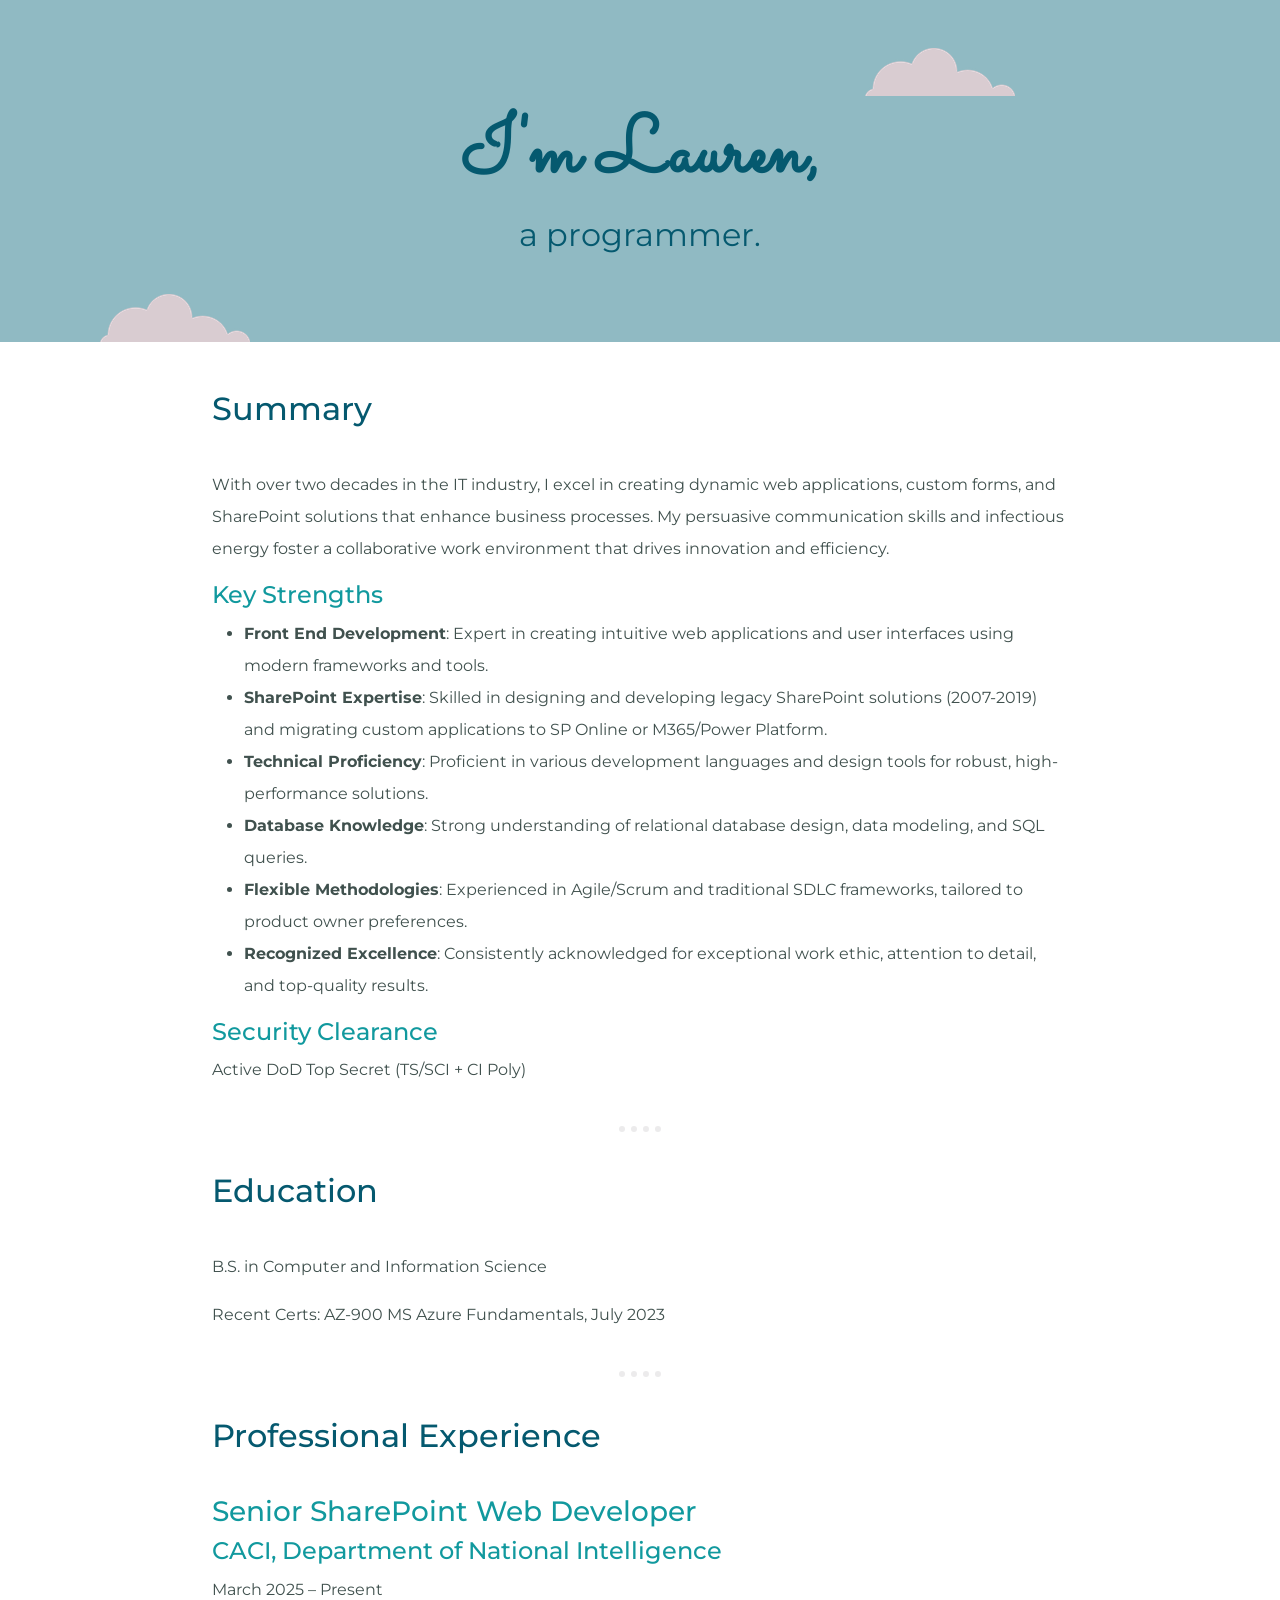
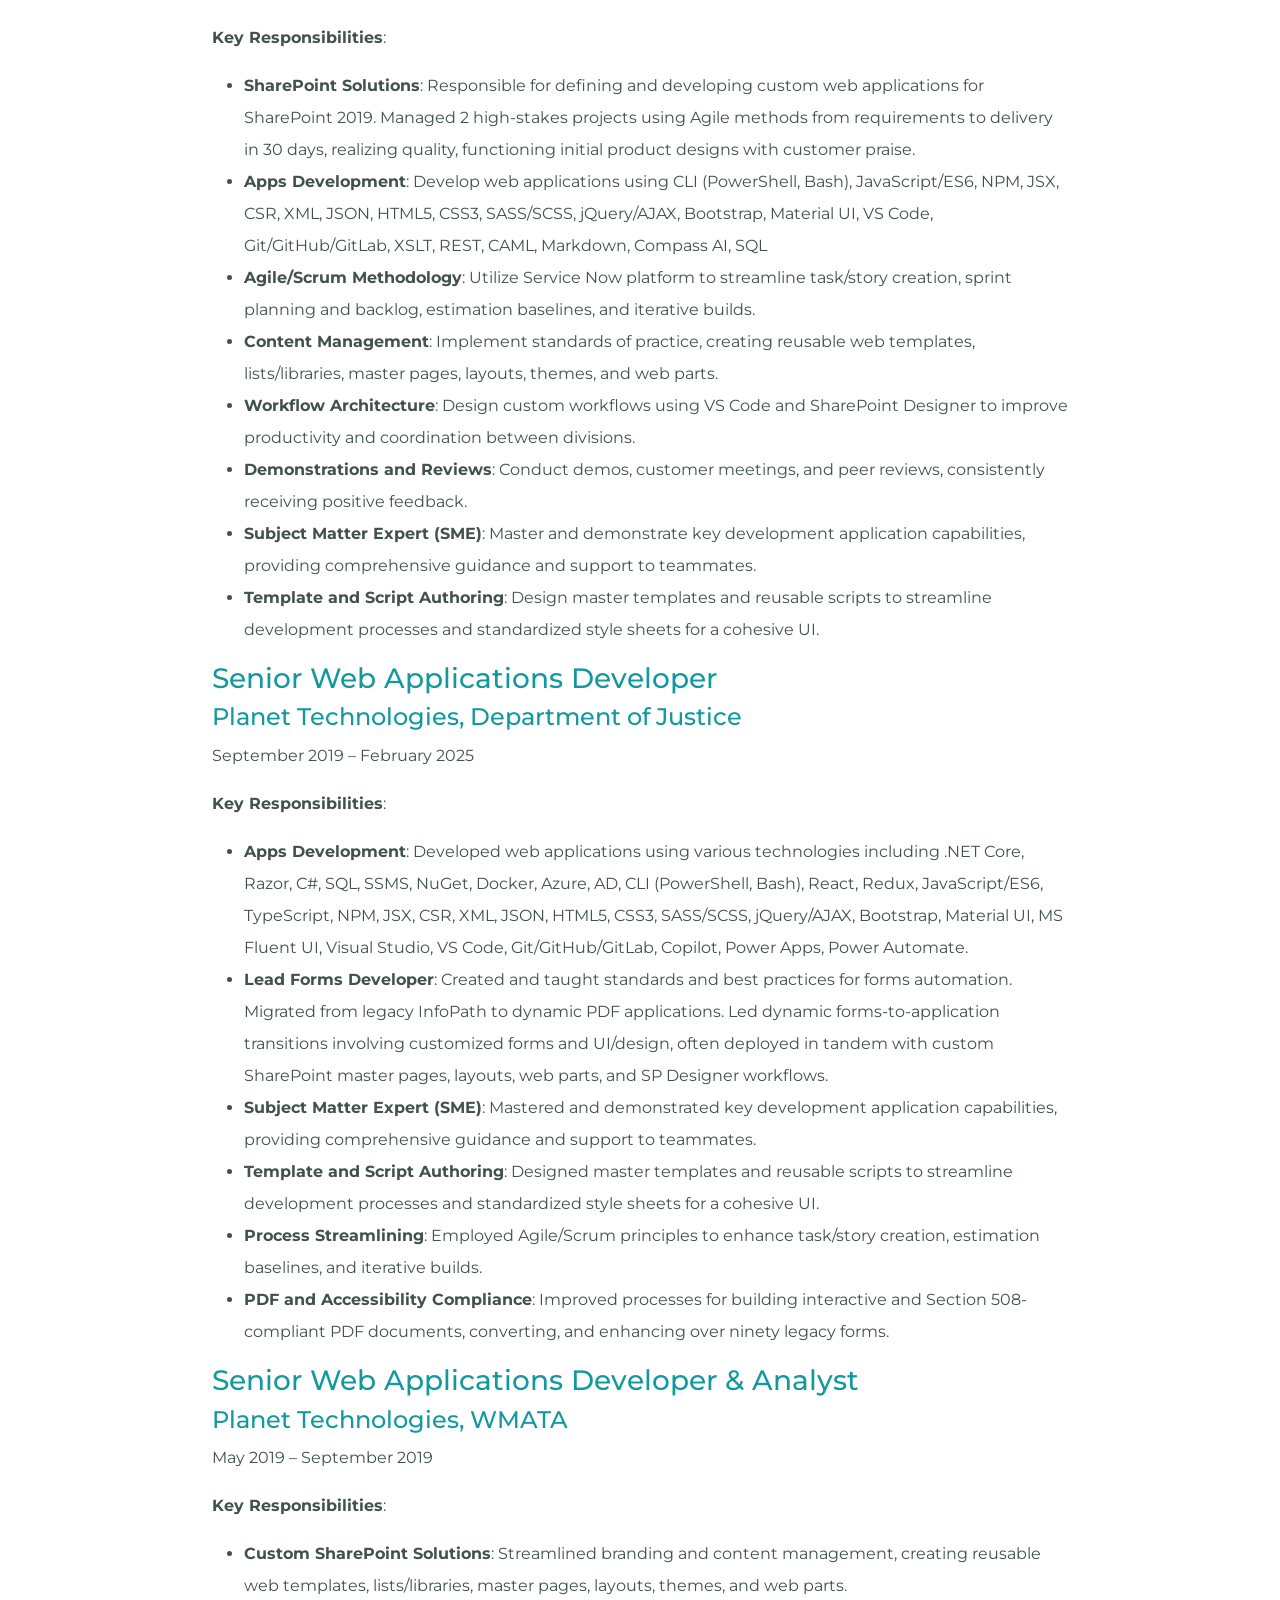
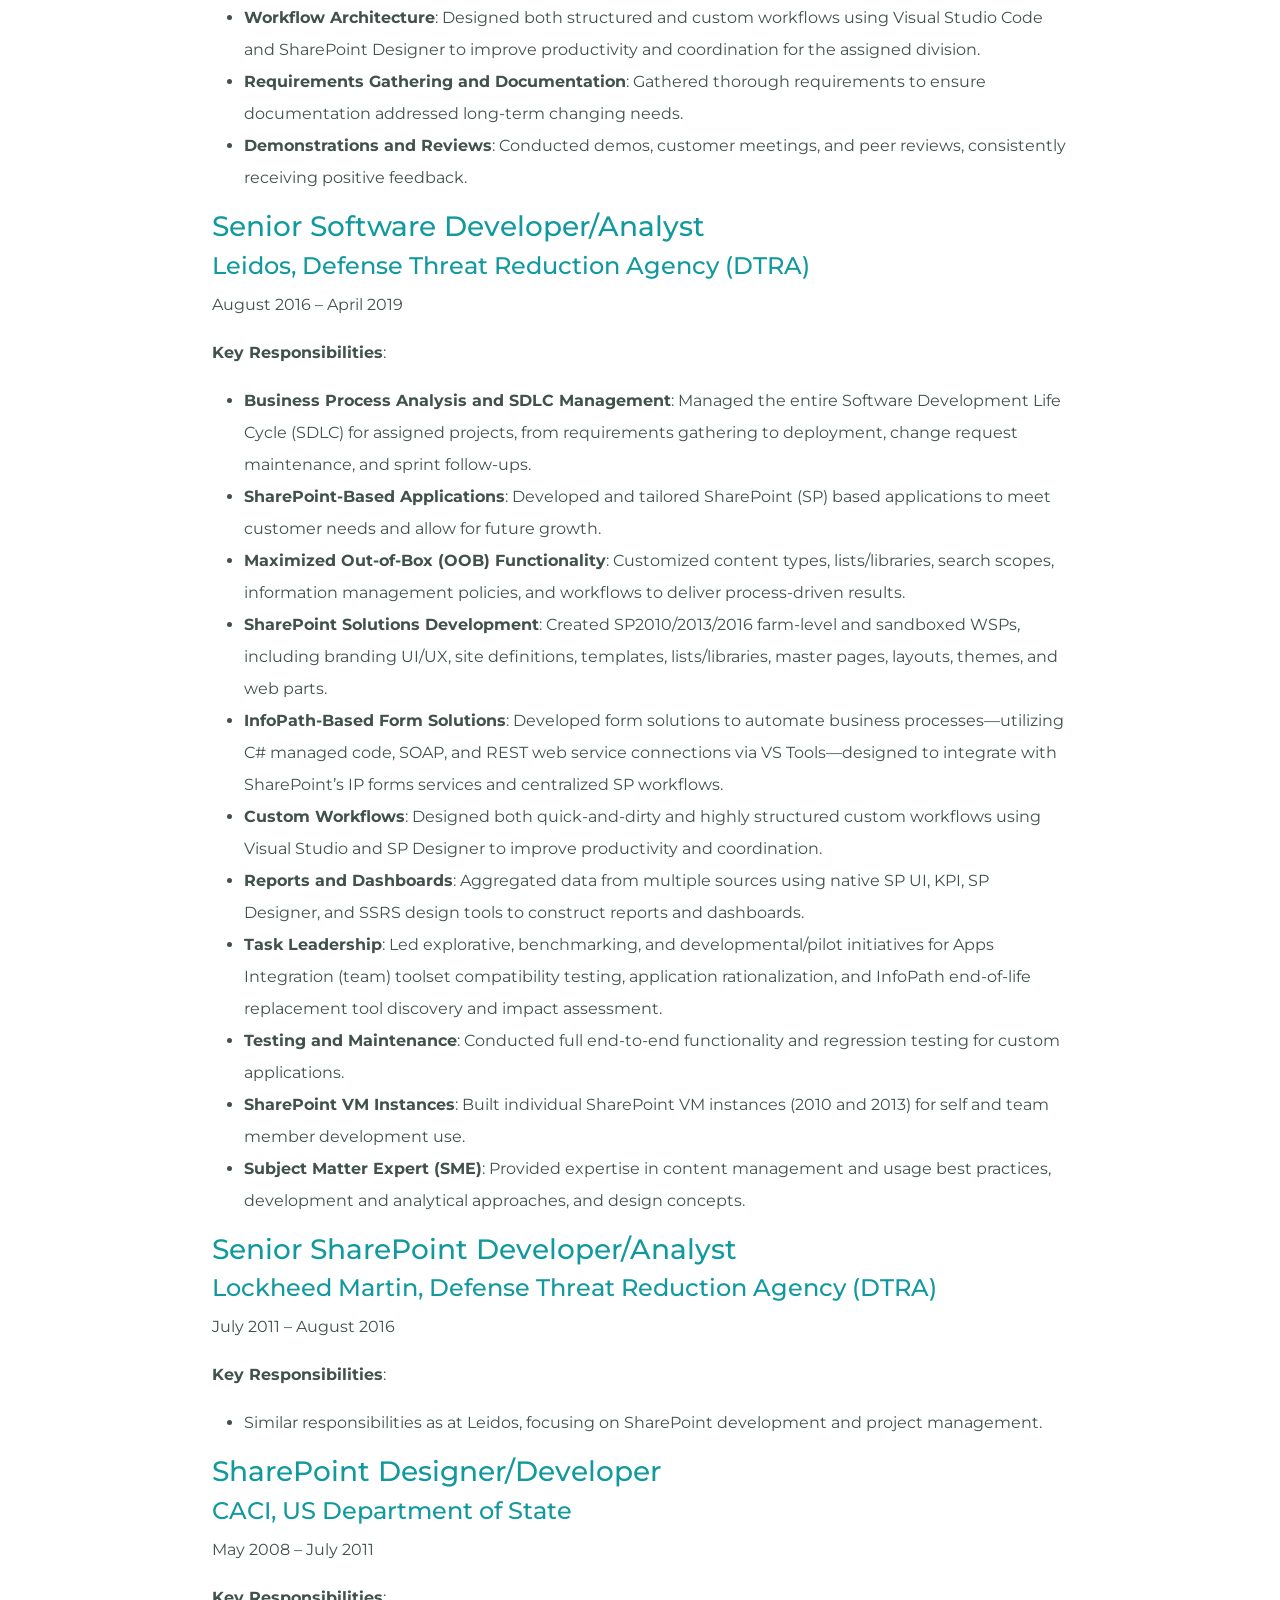
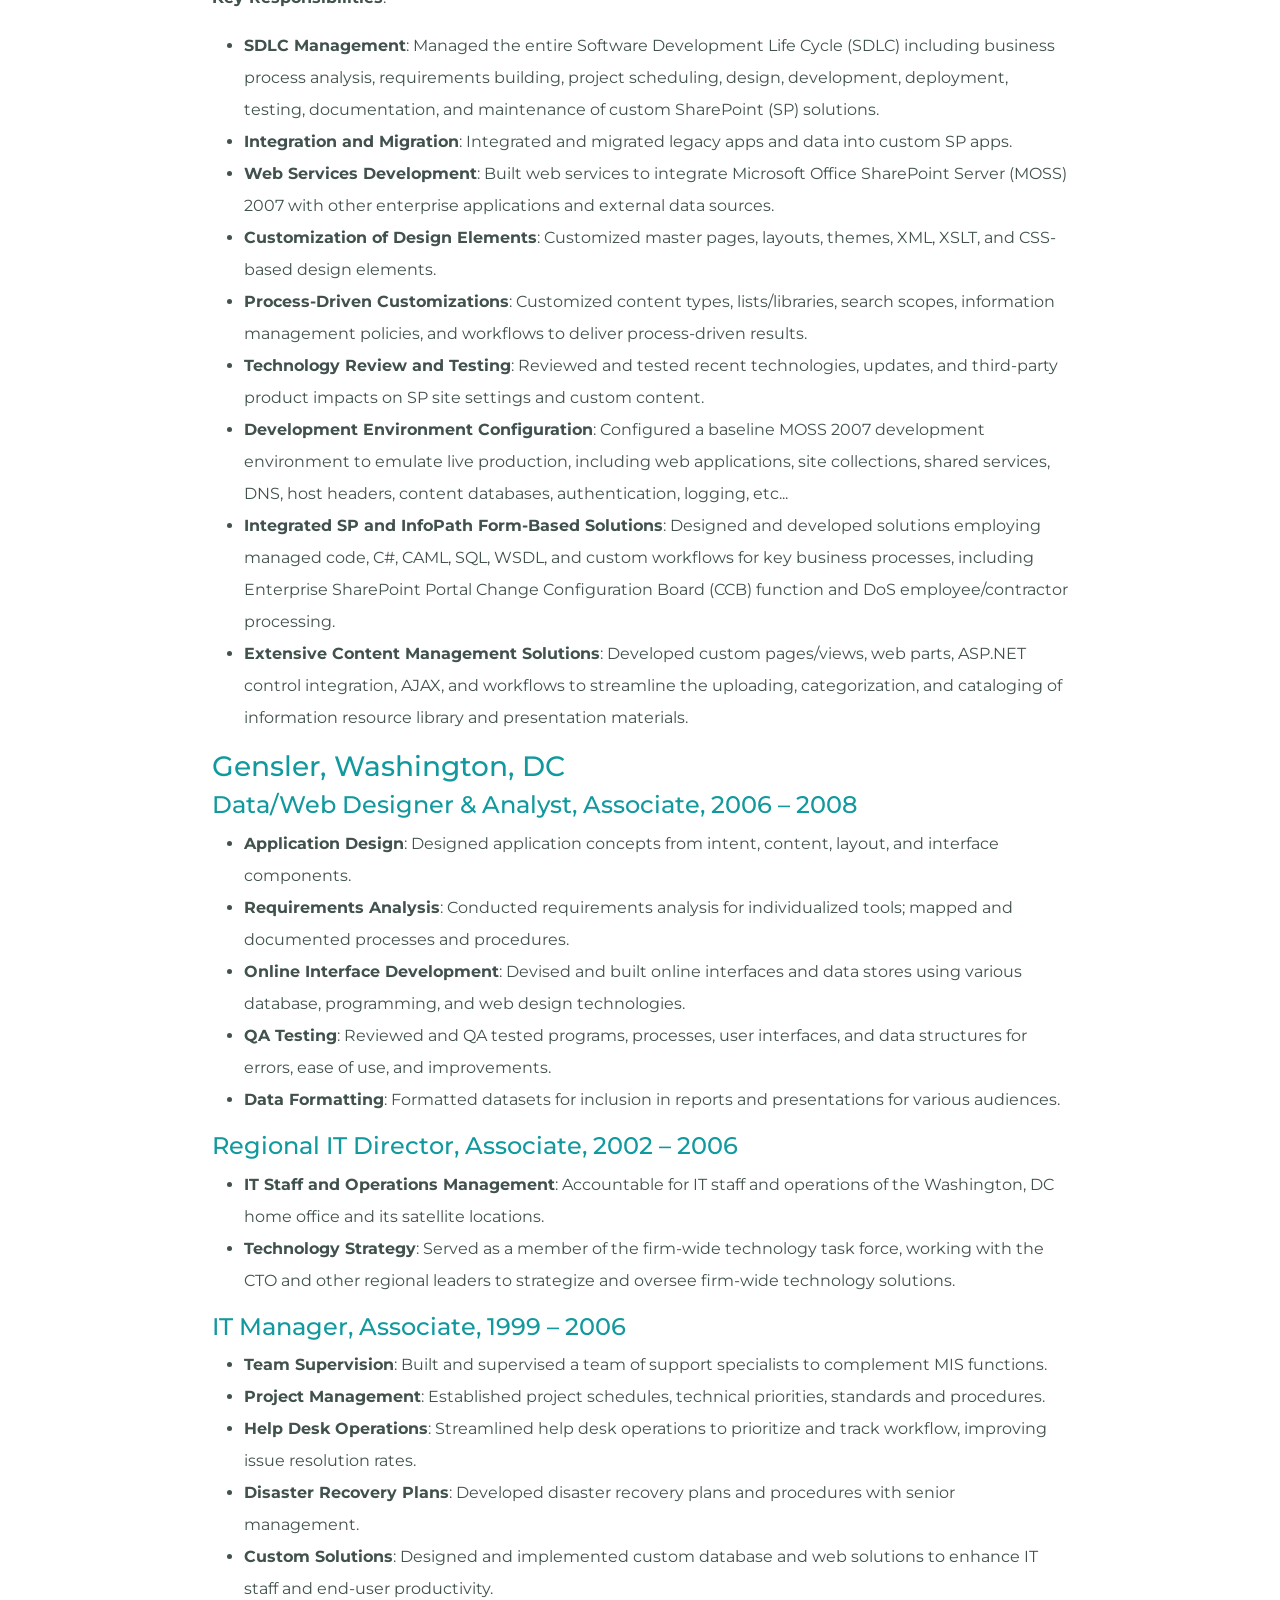
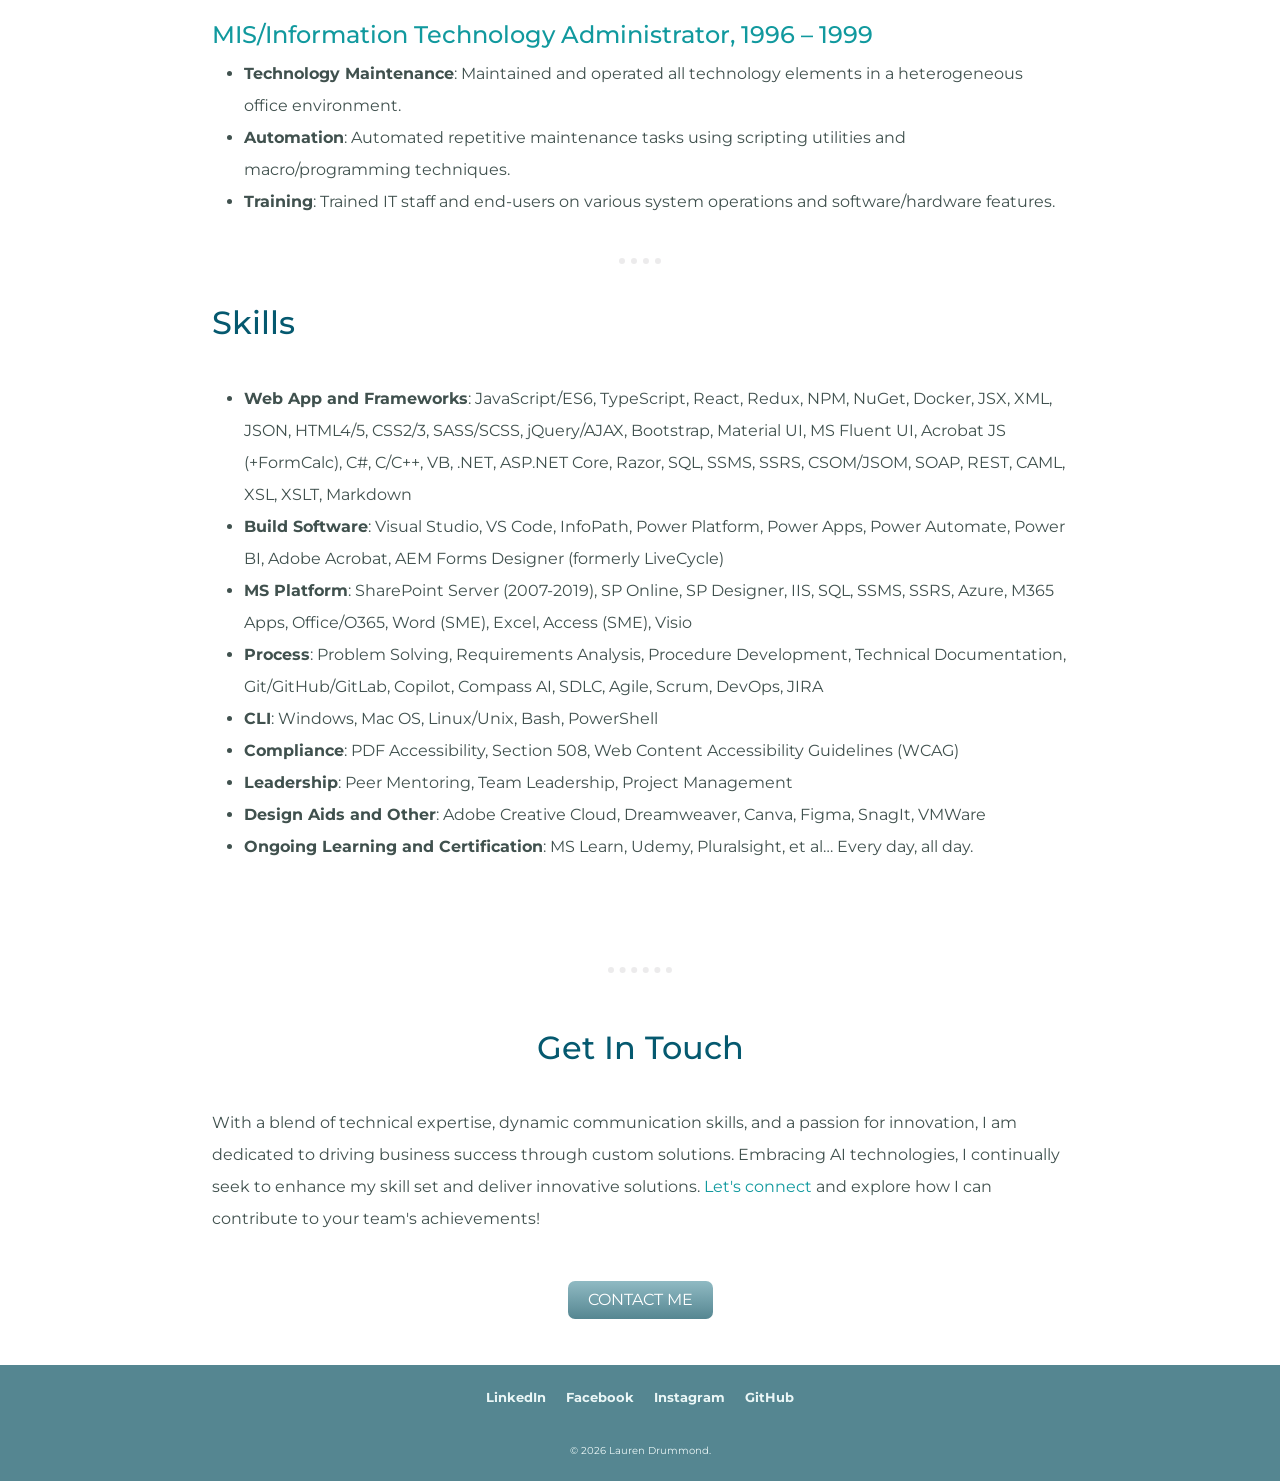
==== resume.html @ 8e52476b "Add files via upload" ====
<!doctype html>
<html lang="en" dir="ltr">
  <head>
    <meta charset="utf-8" />
    <meta name="viewport" content="width=device-width, initial-scale=1.0-" />
    <title>Lauren Drummond's <i class="ri-treasure-map-line"></i></title>
    <link
      href="https://cdn.jsdelivr.net/npm/bootstrap@5.3.0-alpha2/dist/css/bootstrap.min.css"
      rel="stylesheet"
      integrity="sha384-aFq/bzH65dt+w6FI2ooMVUpc+21e0SRygnTpmBvdBgSdnuTN7QbdgL+OapgHtvPp"
      crossorigin="anonymous"
    />
    <link rel="stylesheet" href="css/styles.css" />
    <link rel="icon" href="img/favicon.ico" />
    <link
      href="https://fonts.googleapis.com/css2?family=Merriweather&family=Merriweather+Sans&family=Montserrat&family=Sacramento&display=swap"
      rel="stylesheet"
    />
  </head>
  <body>
    <div class="container py-5 top resume-header">
      <img id="top-cloud" src="img/cloud.png" alt="cloud-img" />
      <a href="./index.html"><h1>I'm Lauren,</h1></a>
      <h2 class="alt">a programmer.</h2>
      <img id="bottom-cloud" src="img/cloud.png" alt="cloud-img" />
      <!-- <img src="img/mountain.png" alt="mountain-img"> -->
    </div>
    <div class="container py-5 middle">
      <div class="profile">
        <div class="intro">
          <!-- <h2>My Resume</h2> -->
          <!-- <h3>I'm an Experienced Web Developer with 25+ Years of Excellence</h3> -->
        </div>
        <!-- <p class="intro">I am somebody... Not somebody else. Lorem ipsum dolor sit amet, consectetur adipiscing elit, sed do eiusmod tempor incididunt ut labore et dolore magna aliqua.</p> -->
        <h2>Summary</h2>
        <p>
          With over two decades in the IT industry, I excel in creating dynamic
          web applications, custom forms, and SharePoint solutions that enhance
          business processes. My persuasive communication skills and infectious
          energy foster a collaborative work environment that drives innovation
          and efficiency.
        </p>
        <h4>Key Strengths</h4>
        <ul>
          <li>
            <strong>Front End Development</strong>: Expert in creating intuitive
            web applications and user interfaces using modern frameworks and
            tools.
          </li>
          <li>
            <strong>SharePoint Expertise</strong>: Skilled in designing and
            developing legacy SharePoint solutions (2007-2019) and migrating
            custom applications to SP Online or M365/Power Platform.
          </li>
          <li>
            <strong>Technical Proficiency</strong>: Proficient in various
            development languages and design tools for robust, high-performance
            solutions.
          </li>
          <li>
            <strong>Database Knowledge</strong>: Strong understanding of
            relational database design, data modeling, and SQL queries.
          </li>
          <li>
            <strong>Flexible Methodologies</strong>: Experienced in Agile/Scrum
            and traditional SDLC frameworks, tailored to product owner
            preferences.
          </li>
          <li>
            <strong>Recognized Excellence</strong>: Consistently acknowledged
            for exceptional work ethic, attention to detail, and top-quality
            results.
          </li>
        </ul>
        <h4>Security Clearance</h4>
        <p>Active DoD Top Secret (TS/SCI + CI Poly)</p>

        <hr />
        <h2>Education</h2>
        <p>B.S. in Computer and Information Science</p>
        <p>Recent Certs: AZ-900 MS Azure Fundamentals, July 2023</p>

        <hr />
        <h2>Professional Experience</h2>
        <h3>Senior SharePoint Web Developer</h3>
        <h4>CACI, Department of National Intelligence</h4>
        <p>March 2025 – Present</p>
        <p><strong>Key Responsibilities</strong>:</p>
        <ul>
          <li>
            <strong>SharePoint Solutions</strong>: Responsible for defining and
            developing custom web applications for SharePoint 2019. Managed 2
            high-stakes projects using Agile methods from requirements to
            delivery in 30 days, realizing quality, functioning initial product
            designs with customer praise.
          </li>
          <li>
            <strong>Apps Development</strong>: Develop web applications using
            CLI (PowerShell, Bash), JavaScript/ES6, NPM, JSX, CSR, XML, JSON,
            HTML5, CSS3, SASS/SCSS, jQuery/AJAX, Bootstrap, Material UI, VS
            Code, Git/GitHub/GitLab, XSLT, REST, CAML, Markdown, Compass AI, SQL
          </li>
          <li>
            <strong>Agile/Scrum Methodology</strong>: Utilize Service Now
            platform to streamline task/story creation, sprint planning and
            backlog, estimation baselines, and iterative builds.
          </li>
          <li>
            <strong>Content Management</strong>: Implement standards of
            practice, creating reusable web templates, lists/libraries, master
            pages, layouts, themes, and web parts.
          </li>
          <li>
            <strong>Workflow Architecture</strong>: Design custom workflows
            using VS Code and SharePoint Designer to improve productivity and
            coordination between divisions.
          </li>
          <li>
            <strong>Demonstrations and Reviews</strong>: Conduct demos, customer
            meetings, and peer reviews, consistently receiving positive
            feedback.
          </li>
          <li>
            <strong>Subject Matter Expert (SME)</strong>: Master and demonstrate
            key development application capabilities, providing comprehensive
            guidance and support to teammates.
          </li>
          <li>
            <strong>Template and Script Authoring</strong>: Design master
            templates and reusable scripts to streamline development processes
            and standardized style sheets for a cohesive UI.
          </li>
        </ul>

        <h3>Senior Web Applications Developer</h3>
        <h4>Planet Technologies, Department of Justice</h4>
        <p>September 2019 – February 2025</p>
        <p><strong>Key Responsibilities</strong>:</p>
        <ul>
          <li>
            <strong>Apps Development</strong>: Developed web applications using
            various technologies including .NET Core, Razor, C#, SQL, SSMS,
            NuGet, Docker, Azure, AD, CLI (PowerShell, Bash), React, Redux,
            JavaScript/ES6, TypeScript, NPM, JSX, CSR, XML, JSON, HTML5, CSS3,
            SASS/SCSS, jQuery/AJAX, Bootstrap, Material UI, MS Fluent UI, Visual
            Studio, VS Code, Git/GitHub/GitLab, Copilot, Power Apps, Power
            Automate.
          </li>
          <li>
            <strong>Lead Forms Developer</strong>: Created and taught standards
            and best practices for forms automation. Migrated from legacy
            InfoPath to dynamic PDF applications. Led dynamic
            forms-to-application transitions involving customized forms and
            UI/design, often deployed in tandem with custom SharePoint master
            pages, layouts, web parts, and SP Designer workflows.
          </li>
          <li>
            <strong>Subject Matter Expert (SME)</strong>: Mastered and
            demonstrated key development application capabilities, providing
            comprehensive guidance and support to teammates.
          </li>
          <li>
            <strong>Template and Script Authoring</strong>: Designed master
            templates and reusable scripts to streamline development processes
            and standardized style sheets for a cohesive UI.
          </li>
          <li>
            <strong>Process Streamlining</strong>: Employed Agile/Scrum
            principles to enhance task/story creation, estimation baselines, and
            iterative builds.
          </li>
          <li>
            <strong>PDF and Accessibility Compliance</strong>: Improved
            processes for building interactive and Section 508-compliant PDF
            documents, converting, and enhancing over ninety legacy forms.
          </li>
        </ul>

        <h3>Senior Web Applications Developer & Analyst</h3>
        <h4>Planet Technologies, WMATA</h4>
        <p>May 2019 – September 2019</p>
        <p><strong>Key Responsibilities</strong>:</p>
        <ul>
          <li>
            <strong>Custom SharePoint Solutions</strong>: Streamlined branding
            and content management, creating reusable web templates,
            lists/libraries, master pages, layouts, themes, and web parts.
          </li>
          <li>
            <strong>Workflow Architecture</strong>: Designed both structured and
            custom workflows using Visual Studio Code and SharePoint Designer to
            improve productivity and coordination for the assigned division.
          </li>
          <li>
            <strong>Requirements Gathering and Documentation</strong>: Gathered
            thorough requirements to ensure documentation addressed long-term
            changing needs.
          </li>
          <li>
            <strong>Demonstrations and Reviews</strong>: Conducted demos,
            customer meetings, and peer reviews, consistently receiving positive
            feedback.
          </li>
        </ul>

        <h3>Senior Software Developer/Analyst</h3>
        <h4>Leidos, Defense Threat Reduction Agency (DTRA)</h4>
        <p>August 2016 – April 2019</p>
        <p><strong>Key Responsibilities</strong>:</p>
        <ul>
          <li>
            <strong>Business Process Analysis and SDLC Management</strong>:
            Managed the entire Software Development Life Cycle (SDLC) for
            assigned projects, from requirements gathering to deployment, change
            request maintenance, and sprint follow-ups.
          </li>
          <li>
            <strong>SharePoint-Based Applications</strong>: Developed and
            tailored SharePoint (SP) based applications to meet customer needs
            and allow for future growth.
          </li>
          <li>
            <strong>Maximized Out-of-Box (OOB) Functionality</strong>:
            Customized content types, lists/libraries, search scopes,
            information management policies, and workflows to deliver
            process-driven results.
          </li>
          <li>
            <strong>SharePoint Solutions Development</strong>: Created
            SP2010/2013/2016 farm-level and sandboxed WSPs, including branding
            UI/UX, site definitions, templates, lists/libraries, master pages,
            layouts, themes, and web parts.
          </li>
          <li>
            <strong>InfoPath-Based Form Solutions</strong>: Developed form
            solutions to automate business processes—utilizing C# managed code,
            SOAP, and REST web service connections via VS Tools—designed to
            integrate with SharePoint’s IP forms services and centralized SP
            workflows.
          </li>
          <li>
            <strong>Custom Workflows</strong>: Designed both quick-and-dirty and
            highly structured custom workflows using Visual Studio and SP
            Designer to improve productivity and coordination.
          </li>
          <li>
            <strong>Reports and Dashboards</strong>: Aggregated data from
            multiple sources using native SP UI, KPI, SP Designer, and SSRS
            design tools to construct reports and dashboards.
          </li>
          <li>
            <strong>Task Leadership</strong>: Led explorative, benchmarking, and
            developmental/pilot initiatives for Apps Integration (team) toolset
            compatibility testing, application rationalization, and InfoPath
            end-of-life replacement tool discovery and impact assessment.
          </li>
          <li>
            <strong>Testing and Maintenance</strong>: Conducted full end-to-end
            functionality and regression testing for custom applications.
          </li>
          <li>
            <strong>SharePoint VM Instances</strong>: Built individual
            SharePoint VM instances (2010 and 2013) for self and team member
            development use.
          </li>
          <li>
            <strong>Subject Matter Expert (SME)</strong>: Provided expertise in
            content management and usage best practices, development and
            analytical approaches, and design concepts.
          </li>
        </ul>

        <h3>Senior SharePoint Developer/Analyst</h3>
        <h4>Lockheed Martin, Defense Threat Reduction Agency (DTRA)</h4>
        <p>July 2011 – August 2016</p>
        <p><strong>Key Responsibilities</strong>:</p>
        <ul>
          <li>
            Similar responsibilities as at Leidos, focusing on SharePoint
            development and project management.
          </li>
        </ul>

        <h3>SharePoint Designer/Developer</h3>
        <h4>CACI, US Department of State</h4>
        <p>May 2008 – July 2011</p>
        <p><strong>Key Responsibilities</strong>:</p>
        <ul>
          <li>
            <strong>SDLC Management</strong>: Managed the entire Software
            Development Life Cycle (SDLC) including business process analysis,
            requirements building, project scheduling, design, development,
            deployment, testing, documentation, and maintenance of custom
            SharePoint (SP) solutions.
          </li>
          <li>
            <strong>Integration and Migration</strong>: Integrated and migrated
            legacy apps and data into custom SP apps.
          </li>
          <li>
            <strong>Web Services Development</strong>: Built web services to
            integrate Microsoft Office SharePoint Server (MOSS) 2007 with other
            enterprise applications and external data sources.
          </li>
          <li>
            <strong>Customization of Design Elements</strong>: Customized master
            pages, layouts, themes, XML, XSLT, and CSS-based design elements.
          </li>
          <li>
            <strong>Process-Driven Customizations</strong>: Customized content
            types, lists/libraries, search scopes, information management
            policies, and workflows to deliver process-driven results.
          </li>
          <li>
            <strong>Technology Review and Testing</strong>: Reviewed and tested
            recent technologies, updates, and third-party product impacts on SP
            site settings and custom content.
          </li>
          <li>
            <strong>Development Environment Configuration</strong>: Configured a
            baseline MOSS 2007 development environment to emulate live
            production, including web applications, site collections, shared
            services, DNS, host headers, content databases, authentication,
            logging, etc...
          </li>
          <li>
            <strong>Integrated SP and InfoPath Form-Based Solutions</strong>:
            Designed and developed solutions employing managed code, C#, CAML,
            SQL, WSDL, and custom workflows for key business processes,
            including Enterprise SharePoint Portal Change Configuration Board
            (CCB) function and DoS employee/contractor processing.
          </li>
          <li>
            <strong>Extensive Content Management Solutions</strong>: Developed
            custom pages/views, web parts, ASP.NET control integration, AJAX,
            and workflows to streamline the uploading, categorization, and
            cataloging of information resource library and presentation
            materials.
          </li>
        </ul>

        <h3>Gensler, Washington, DC</h3>
        <h4>Data/Web Designer & Analyst, Associate, 2006 – 2008</h4>
        <ul>
          <li>
            <strong>Application Design</strong>: Designed application concepts
            from intent, content, layout, and interface components.
          </li>
          <li>
            <strong>Requirements Analysis</strong>: Conducted requirements
            analysis for individualized tools; mapped and documented processes
            and procedures.
          </li>
          <li>
            <strong>Online Interface Development</strong>: Devised and built
            online interfaces and data stores using various database,
            programming, and web design technologies.
          </li>
          <li>
            <strong>QA Testing</strong>: Reviewed and QA tested programs,
            processes, user interfaces, and data structures for errors, ease of
            use, and improvements.
          </li>
          <li>
            <strong>Data Formatting</strong>: Formatted datasets for inclusion
            in reports and presentations for various audiences.
          </li>
        </ul>
        <h4>Regional IT Director, Associate, 2002 – 2006</h4>
        <ul>
          <li>
            <strong>IT Staff and Operations Management</strong>: Accountable for
            IT staff and operations of the Washington, DC home office and its
            satellite locations.
          </li>
          <li>
            <strong>Technology Strategy</strong>: Served as a member of the
            firm-wide technology task force, working with the CTO and other
            regional leaders to strategize and oversee firm-wide technology
            solutions.
          </li>
        </ul>
        <h4>IT Manager, Associate, 1999 – 2006</h4>
        <ul>
          <li>
            <strong>Team Supervision</strong>: Built and supervised a team of
            support specialists to complement MIS functions.
          </li>
          <li>
            <strong>Project Management</strong>: Established project schedules,
            technical priorities, standards and procedures.
          </li>
          <li>
            <strong>Help Desk Operations</strong>: Streamlined help desk
            operations to prioritize and track workflow, improving issue
            resolution rates.
          </li>
          <li>
            <strong>Disaster Recovery Plans</strong>: Developed disaster
            recovery plans and procedures with senior management.
          </li>
          <li>
            <strong>Custom Solutions</strong>: Designed and implemented custom
            database and web solutions to enhance IT staff and end-user
            productivity.
          </li>
        </ul>
        <h4>MIS/Information Technology Administrator, 1996 – 1999</h4>
        <ul>
          <li>
            <strong>Technology Maintenance</strong>: Maintained and operated all
            technology elements in a heterogeneous office environment.
          </li>
          <li>
            <strong>Automation</strong>: Automated repetitive maintenance tasks
            using scripting utilities and macro/programming techniques.
          </li>
          <li>
            <strong>Training</strong>: Trained IT staff and end-users on various
            system operations and software/hardware features.
          </li>
        </ul>

        <hr />
        <h2>Skills</h2>
        <ul>
          <li>
            <strong>Web App and Frameworks</strong>: JavaScript/ES6, TypeScript,
            React, Redux, NPM, NuGet, Docker, JSX, XML, JSON, HTML4/5, CSS2/3,
            SASS/SCSS, jQuery/AJAX, Bootstrap, Material UI, MS Fluent UI,
            Acrobat JS (+FormCalc), C#, C/C++, VB, .NET, ASP.NET Core, Razor,
            SQL, SSMS, SSRS, CSOM/JSOM, SOAP, REST, CAML, XSL, XSLT, Markdown
          </li>
          <li>
            <strong>Build Software</strong>: Visual Studio, VS Code, InfoPath,
            Power Platform, Power Apps, Power Automate, Power BI, Adobe Acrobat,
            AEM Forms Designer (formerly LiveCycle)
          </li>
          <li>
            <strong>MS Platform</strong>: SharePoint Server (2007-2019), SP
            Online, SP Designer, IIS, SQL, SSMS, SSRS, Azure, M365 Apps,
            Office/O365, Word (SME), Excel, Access (SME), Visio
          </li>
          <li>
            <strong>Process</strong>: Problem Solving, Requirements Analysis,
            Procedure Development, Technical Documentation, Git/GitHub/GitLab,
            Copilot, Compass AI, SDLC, Agile, Scrum, DevOps, JIRA
          </li>
          <li>
            <strong>CLI</strong>: Windows, Mac OS, Linux/Unix, Bash, PowerShell
          </li>
          <li>
            <strong>Compliance</strong>: PDF Accessibility, Section 508, Web
            Content Accessibility Guidelines (WCAG)
          </li>
          <li>
            <strong>Leadership</strong>: Peer Mentoring, Team Leadership,
            Project Management
          </li>
          <li>
            <strong>Design Aids and Other</strong>: Adobe Creative Cloud,
            Dreamweaver, Canva, Figma, SnagIt, VMWare
          </li>
          <li>
            <strong>Ongoing Learning and Certification</strong>: MS Learn,
            Udemy, Pluralsight, et al… Every day, all day.
          </li>
        </ul>
      </div>
    </div>
    <hr />
    <div class="contact-me container py-3 middle">
      <h2>Get In Touch</h2>
      <!-- <h3>Lorem ipsum dolor sit amet, non elit.</h3> -->
      <p class="info">
          With a blend of technical expertise, dynamic communication skills, and
          a passion for innovation, I am dedicated to driving business success
          through custom solutions. Embracing AI technologies, I continually
          seek to enhance my skill set and deliver innovative solutions.
          <a
            href="https://www.linkedin.com/in/ldrummondbruce/"
            title="Connect on LinkedIn"
            >Let's connect</a
          >
          and explore how I can contribute to your team's achievements!
      </p>
      <a class="btn" href="mailto:ldrummondbruce@me.com">Contact Me</a>
    </div>
    <div class="container bottom">
      <footer>
        <div class="link-bar">
          <a
            href="https://www.linkedin.com/in/ldrummondbruce/"
            title="Lauren's LinkedIn"
            >LinkedIn</a
          >
          <a
            href="https://www.facebook.com/ldrummondbruce/"
            title="Lauren's Facebook"
            >Facebook</a
          >
          <a
            href="https://www.instagram.com/ldrummondbruce/"
            title="Lauren's Instagram"
            >Instagram</a
          >
          <a href="https://github.com/ldrummondbruce/" title="Lauren's GitHub"
            >GitHub</a
          >
        </div>
        <p>© 2026 Lauren Drummond.</p>
      </footer>
    </div>
  </body>
</html>
---- css/styles.css ----
body {
  margin: 0 auto;
  text-align: center;
  font-family: 'Montserrat', serif;
  font-size: 1em;
  color: #40514e;
  line-height: 2;
}

hr {
  width: 5%;
  border-style: none none dotted;
  border-width: 6px;
  border-color: #B6B3B6;
  margin: 40px auto;
}

h1 {
  margin: 50px auto;
  font-family: 'Sacramento', cursive;
  font-size: 5em;
  font-weight: 600;
  color: #05596f;
  line-height: 1;
}

h2 {
  margin: 0 auto 40px;
  font-family: 'Montserrat', sans-serif;
  font-size: 2em;
  color: #05596f;
}

h2.alt {
  font-weight: normal;
}

h3, h4 {
  font-family: 'Montserrat', sans-serif;
  color: #11999E;
}

a {
  font-family: 'Montserrat', sans-serif;
  color: #11999E;
  text-decoration: none;
  &:hover {
    color: #05596f;
  }
}

.container {
  max-width: 100%;
}

.top {
  position: relative;
  /* margin: 0; */
  /* padding: 20px 0 50px 0; */
  background-color: #90bac3;
  width: 100%;
}

.middle {
  margin: 0 auto;
  padding: 20px;
  width: 70%;
  /* background-color: #a5c8d0; */
}

.bottom {
  width: 100%;
  padding: 20px;
  background-color: #558691;
}

.bottom .link-bar {
  display: flex;
  width: 100%;
  justify-content: center;
  gap:20px;
}

.bottom p {
  margin: 30px auto 0 auto;
  color: #EAF6F6;
  font-size: .6325em;
}

.bottom a {
  font-weight: bold;
  font-size: .8em;
  color: #EAF6F6;
  &:hover {
    color: #395858;
  }
}

#top-cloud {
  position: relative;
  left: 300px;
}

#bottom-cloud {
  position: absolute;
  left: 100px;
}

.resume-header {
  position: relative;
  margin: 0;
  padding: 20px 0 50px 0;
  background-color: #90bac3;
}

.resume-header h1 {
  margin: 20px auto;
}

.profile {
  margin: auto;
  /* line-height: 1.5; */
  text-align: left;
}

.profile-img {
  margin: 20px 0;
  width: 160px;
  border: 6px solid #90bac3;
  border-radius: 50%
}
.intro {
  /* line-height: 2;
  width: 50%; */
  text-align: center;
}
[class^=skill-row] {
  /* width: 50%; */
  /* margin: 100px auto; */
  /* display: flex; */
  clear: both;
}

[class^=skill-row] h3, [class^=skill-row] p {
  text-align: left;
}

[class^=skill-row] p {
  /* line-height: 2; */
}

.skill-img {
  width: 160px;
  height: 160px;
  margin: 20px;
}

[class^=skill-row]>div {
  padding: 20px 0;
}

.skill-row-1 img {
  float: left;
  margin-left: 0;
}

/* .skill-row-1 p {
  clear:left;
} */
.skill-row-2 img {
  float: right;
  margin-right: 0;
  border-radius: 50%;
  border: 6px solid #90bac3;
}

/* .skill-row-2 p {
  clear:right;
} */
.contact-me .info {
  /* width: 50%;
  margin: auto; */
  text-align: left;
}

.contact-me .btn {
  background: linear-gradient(to bottom, #90bac3, #558691);
  border:1px transparent;
  border-radius: 7px;
  color: #FFFFFF;
  font-weight: 400;
  margin: 30px auto;
  padding: 7px 20px;
  text-decoration: none;
  text-transform:uppercase;
  /* display: inline-block; */
  cursor: pointer;
  text-align: center;
  &:hover {
    background: linear-gradient(to bottom, #6cbccd, #11909e);
    color: #FFFFFF;
  }
}
/* .footer-link { display: inline-block; width: 75px; } */

@media (max-width: 680px) {
  [class^=skill-row] {
    display: flex;
    flex-direction: column;
  }
  .skill-row-2 img {
    margin-left: 0;
  }
}
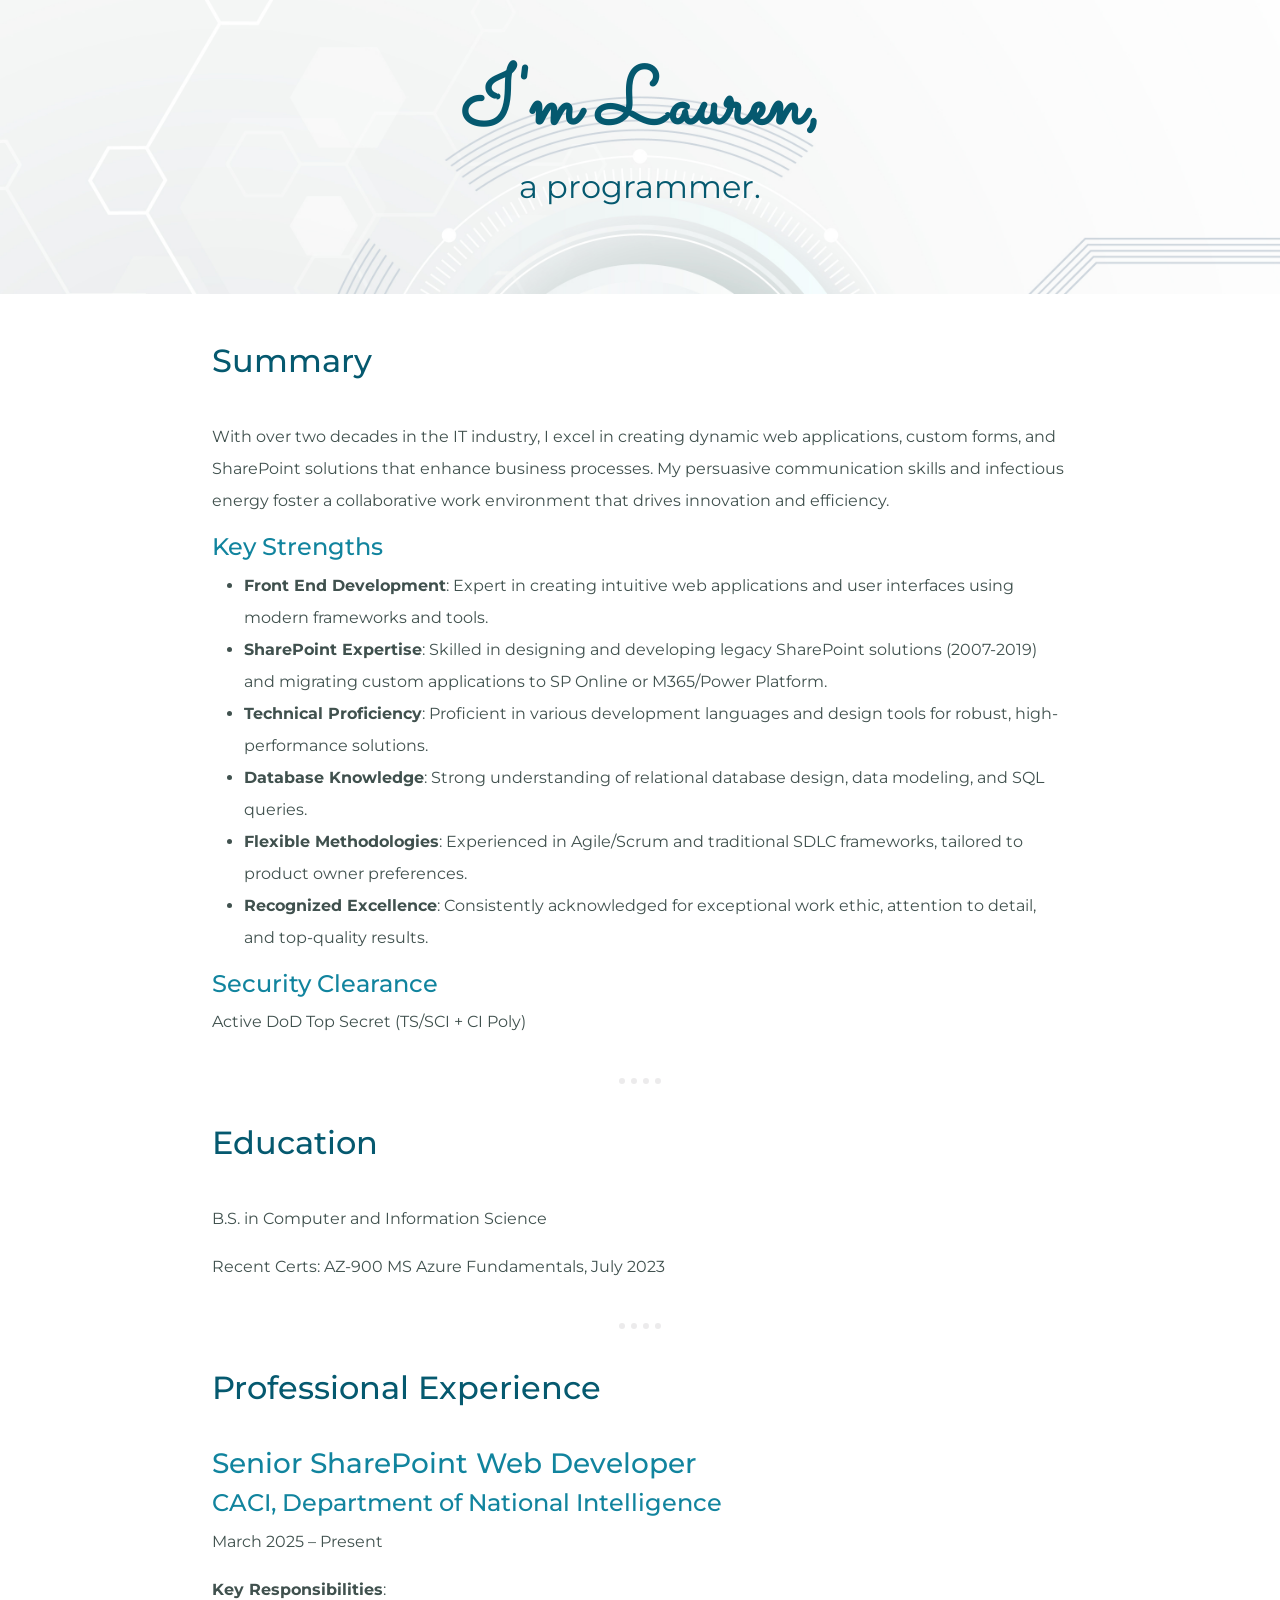
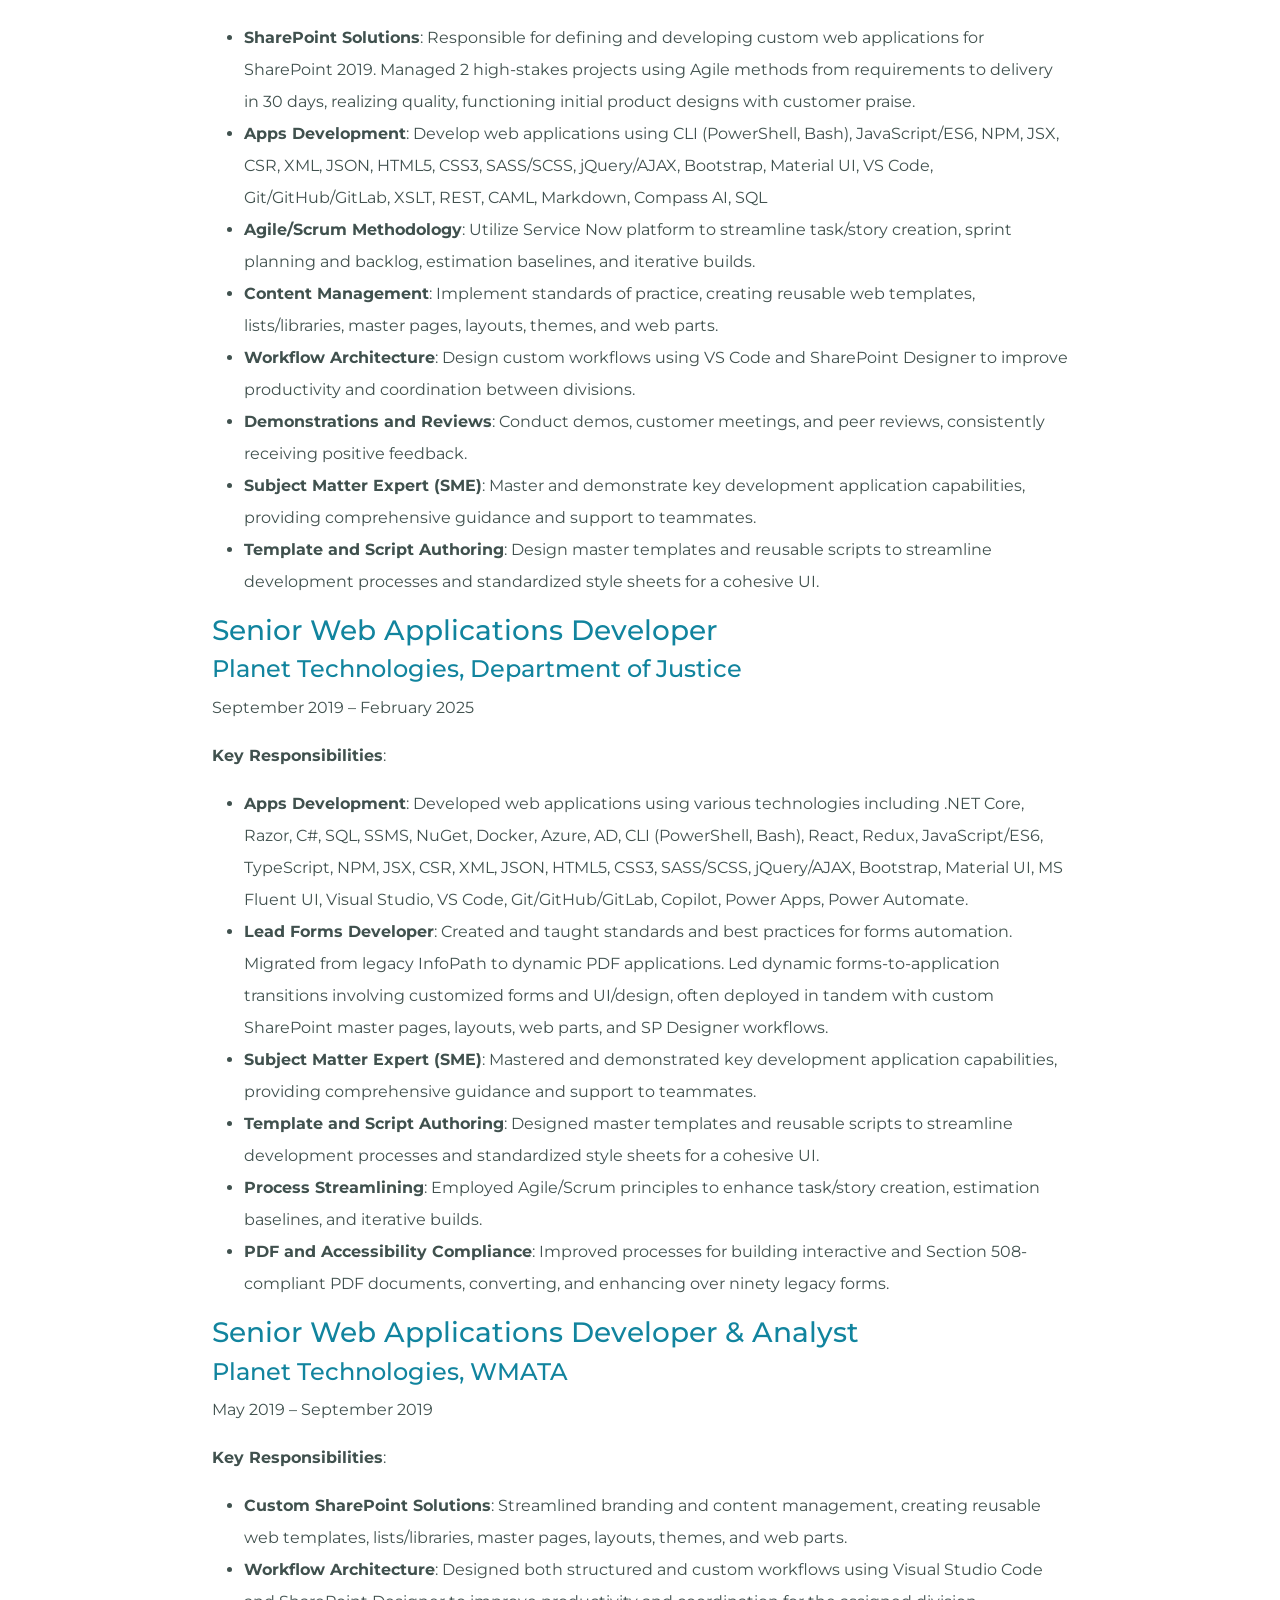
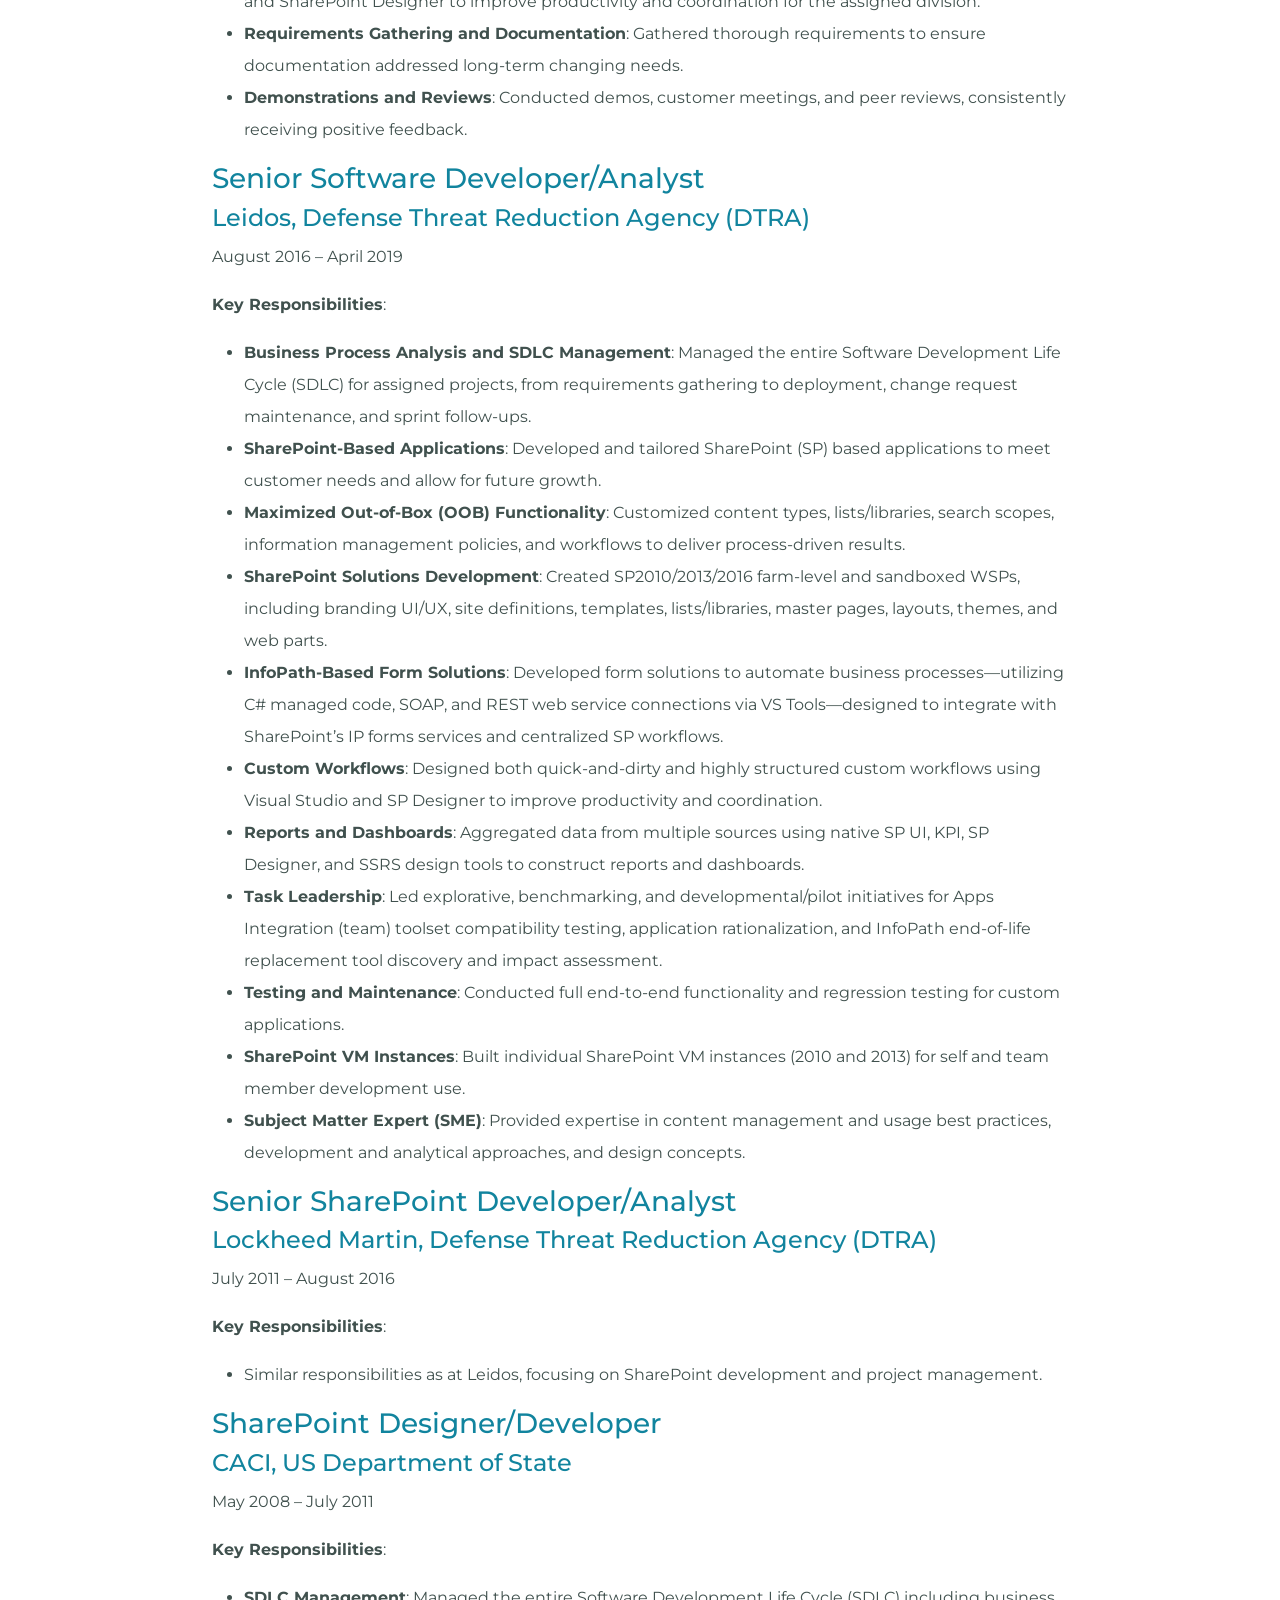
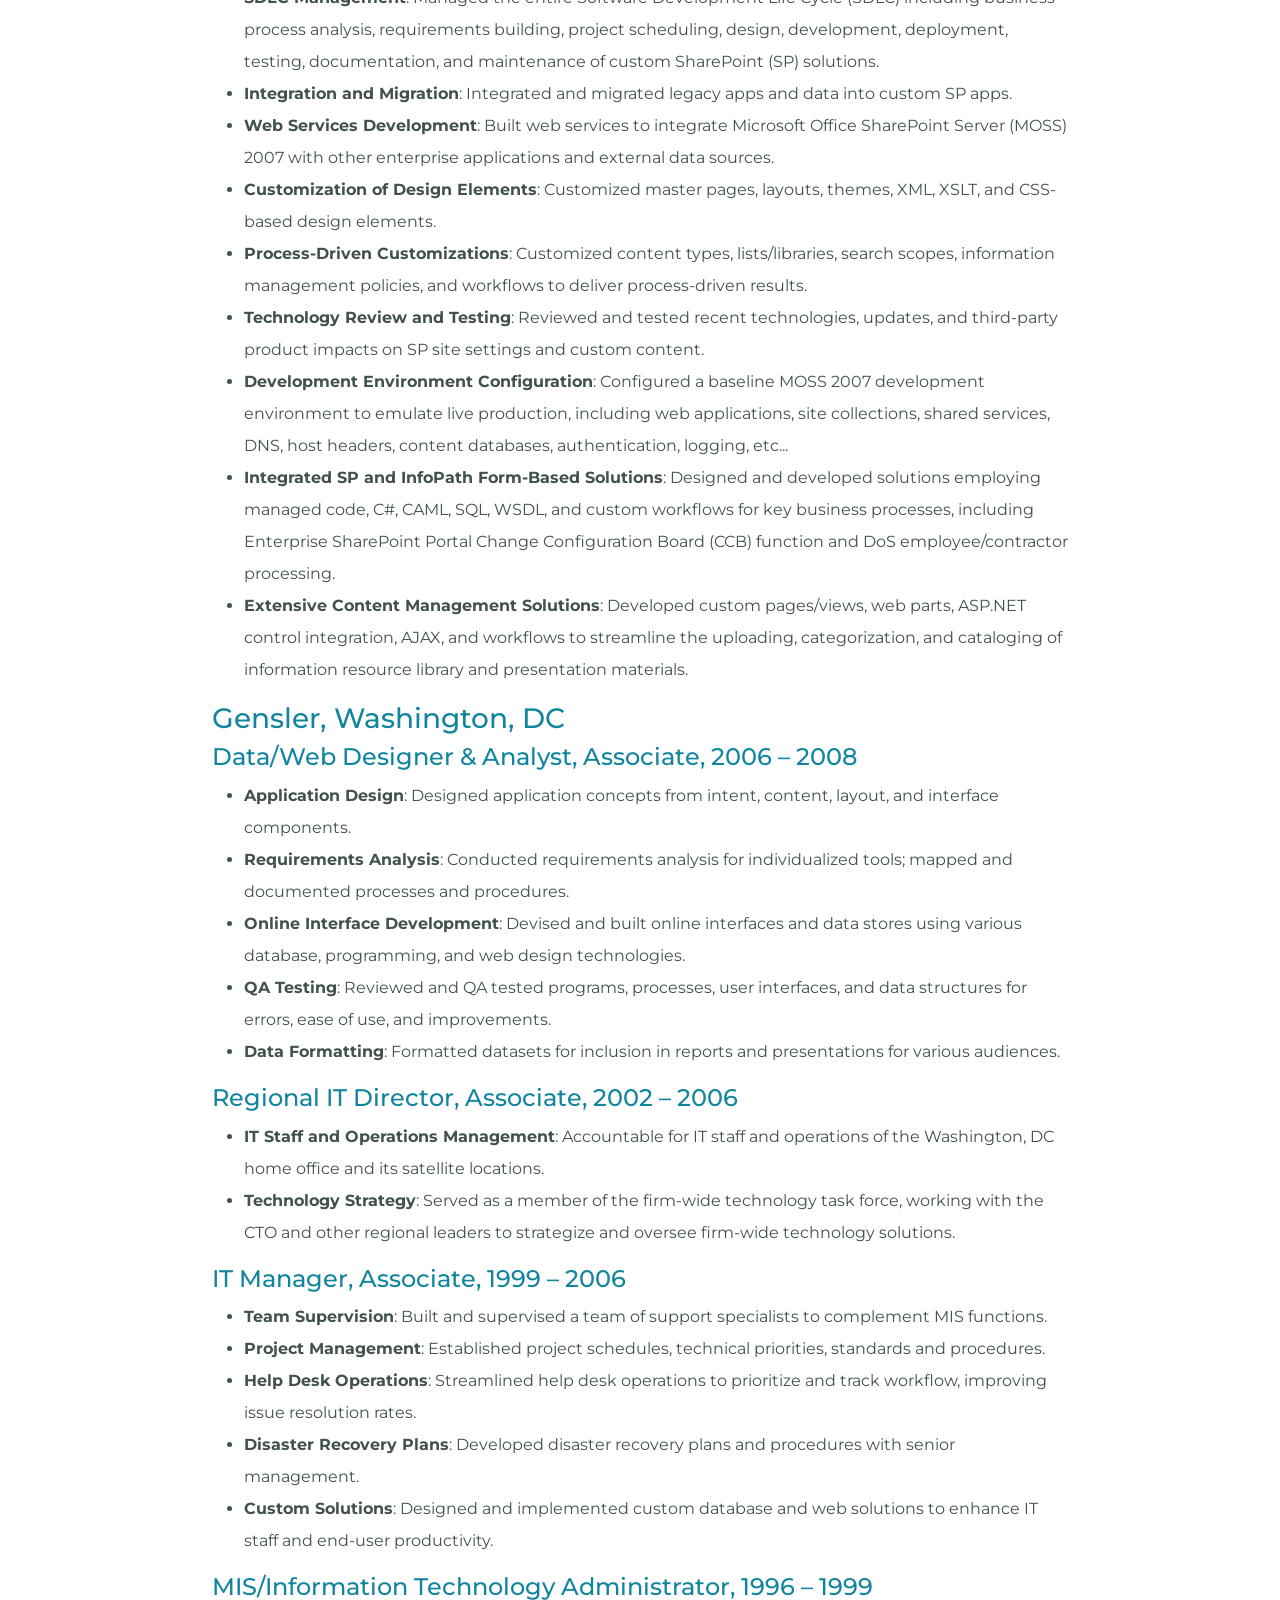
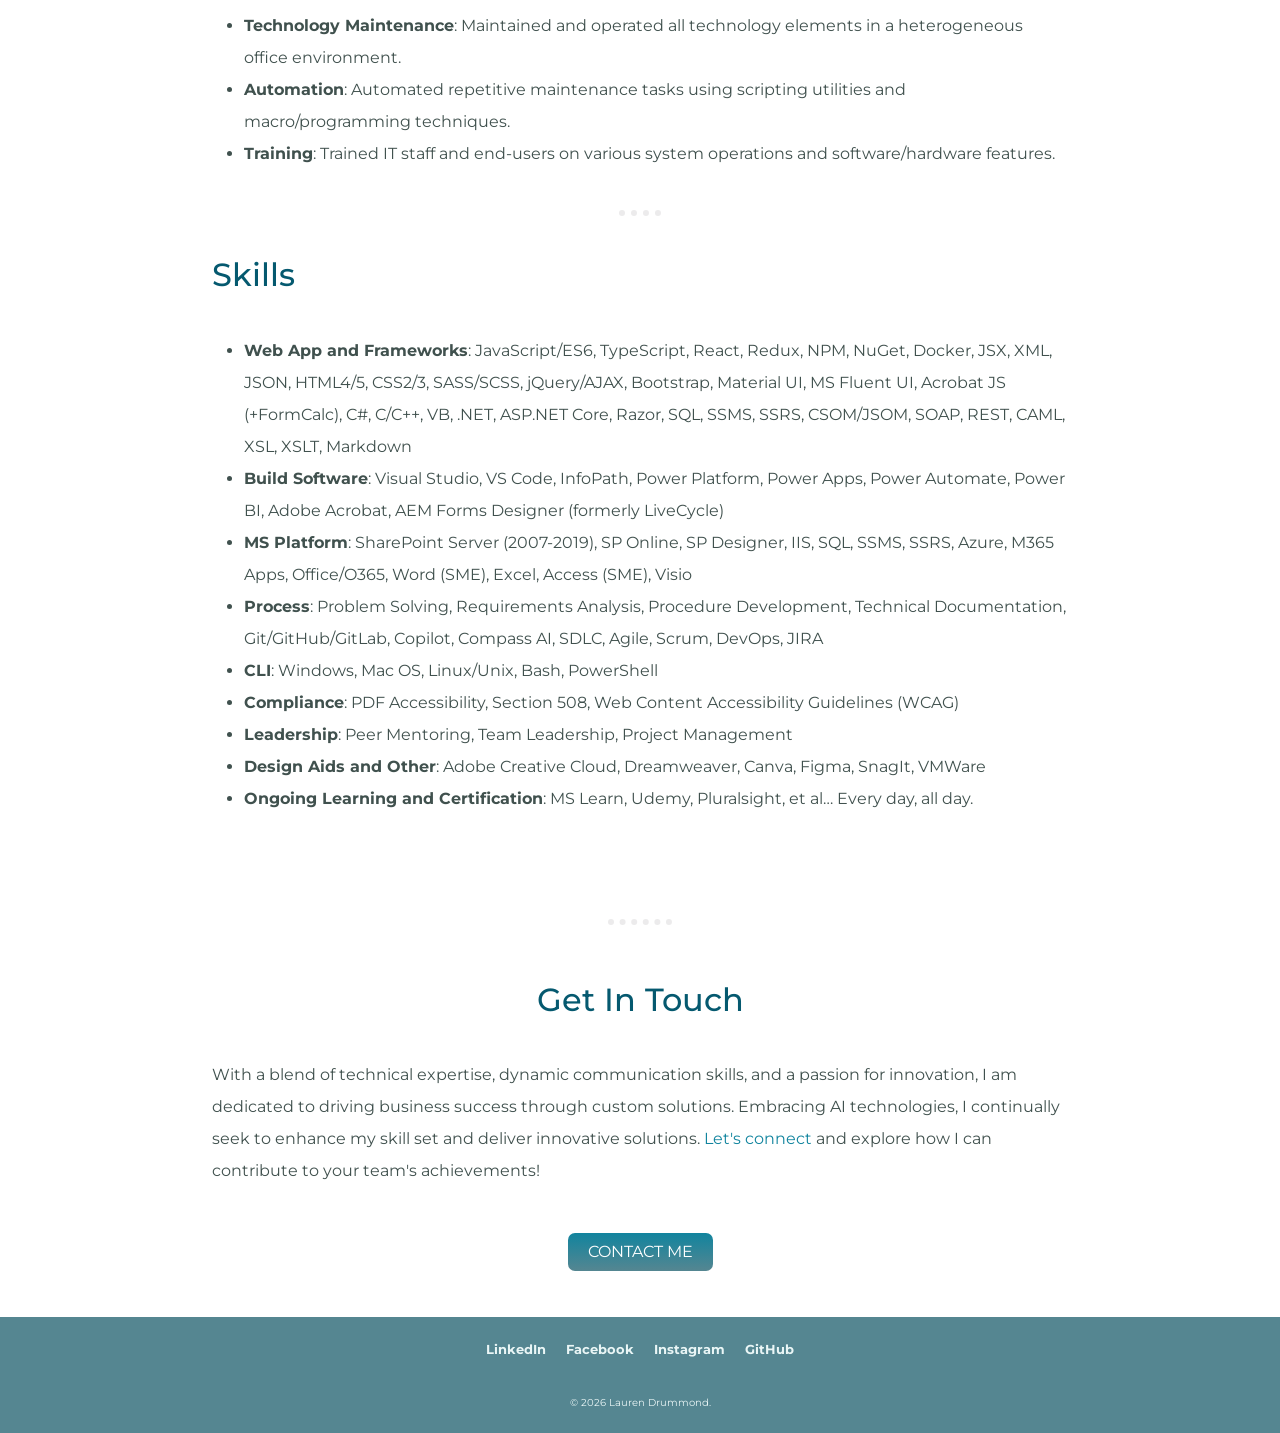
==== commit ed0c5ea7: "Add files via upload" ====
--- a/resume.html
+++ b/resume.html
@@ -19,10 +19,10 @@
   </head>
   <body>
     <div class="container py-5 top resume-header">
-      <img id="top-cloud" src="img/cloud.png" alt="cloud-img" />
+      <!-- <img id="top-cloud" src="img/cloud.png" alt="cloud-img" /> -->
       <a href="./index.html"><h1>I'm Lauren,</h1></a>
       <h2 class="alt">a programmer.</h2>
-      <img id="bottom-cloud" src="img/cloud.png" alt="cloud-img" />
+      <!-- <img id="bottom-cloud" src="img/cloud.png" alt="cloud-img" /> -->
       <!-- <img src="img/mountain.png" alt="mountain-img"> -->
     </div>
     <div class="container py-5 middle">
--- a/css/styles.css
+++ b/css/styles.css
@@ -37,12 +37,12 @@
 
 h3, h4 {
   font-family: 'Montserrat', sans-serif;
-  color: #11999E;
+  color: #11849e;
 }
 
 a {
   font-family: 'Montserrat', sans-serif;
-  color: #11999E;
+  color: #11849e;
   text-decoration: none;
   &:hover {
     color: #05596f;
@@ -58,6 +58,7 @@
   /* margin: 0; */
   /* padding: 20px 0 50px 0; */
   background-color: #90bac3;
+  background: top 0px left 0px / cover no-repeat url('../img/white-technology-background/3274406.jpg');
   width: 100%;
 }
 
@@ -126,7 +127,7 @@
 .profile-img {
   margin: 20px 0;
   width: 160px;
-  border: 6px solid #90bac3;
+  border: 3px solid #11899e;
   border-radius: 50%
 }
 .intro {
@@ -171,7 +172,7 @@
   float: right;
   margin-right: 0;
   border-radius: 50%;
-  border: 6px solid #90bac3;
+  border: 3px solid #11899e;
 }
 
 /* .skill-row-2 p {
@@ -184,7 +185,7 @@
 }
 
 .contact-me .btn {
-  background: linear-gradient(to bottom, #90bac3, #558691);
+  background: linear-gradient(to bottom, #11849e, #558691);
   border:1px transparent;
   border-radius: 7px;
   color: #FFFFFF;
